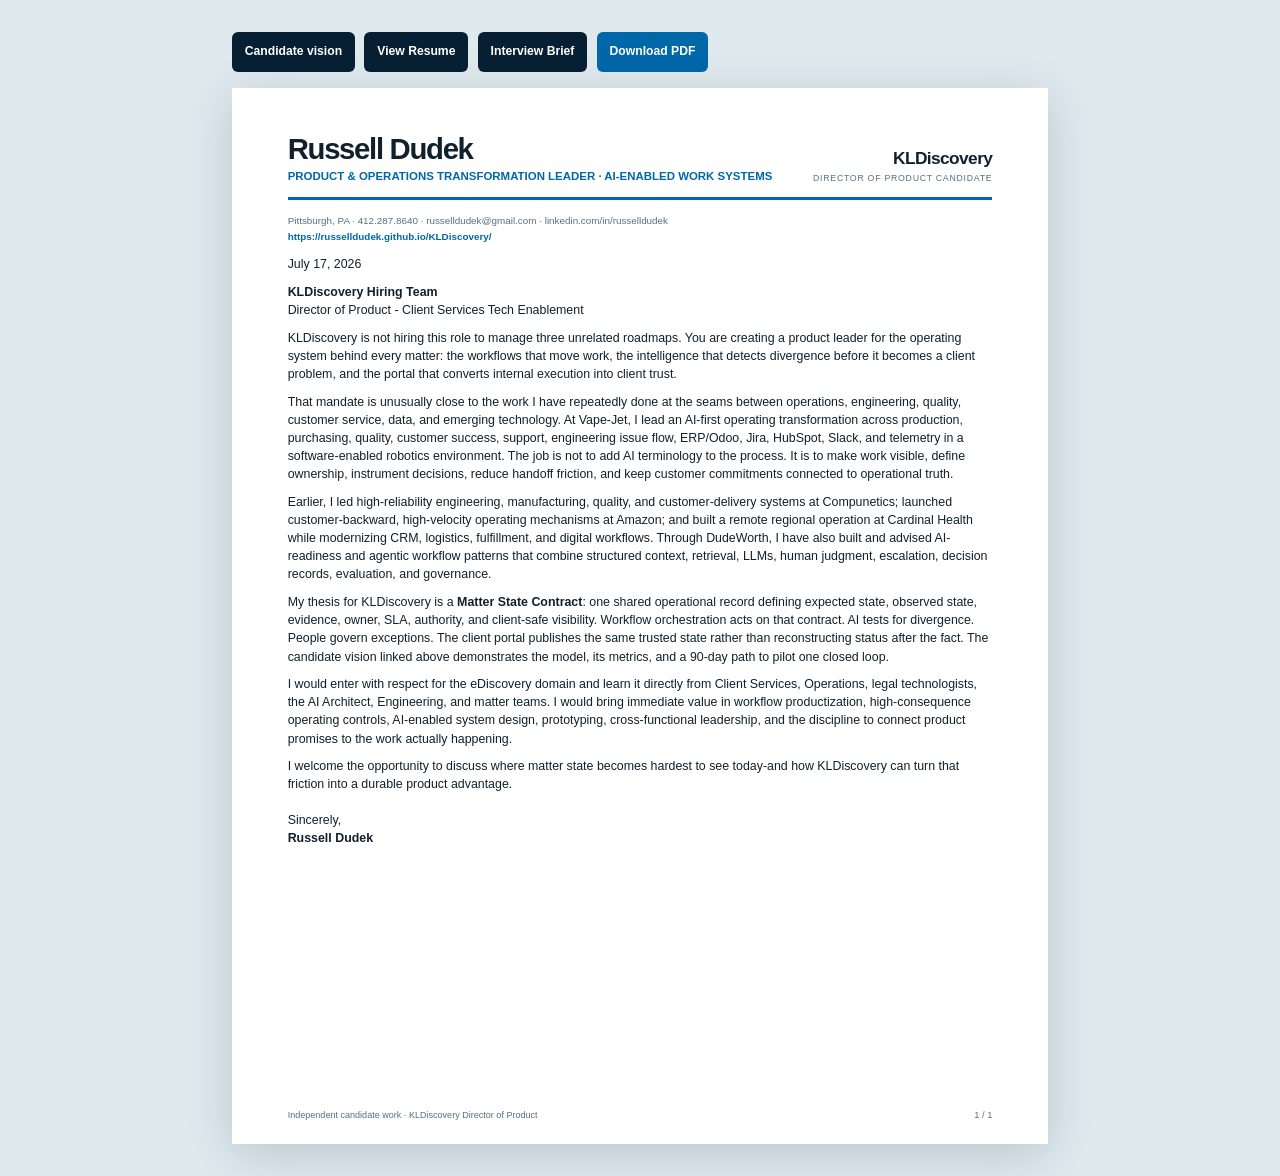
==== cover-letter.html @ 9e06b4e9 "Publish KLDiscovery candidate campaign" ====
<!doctype html><html lang="en"><head><meta charset="utf-8"><meta name="viewport" content="width=device-width,initial-scale=1"><title>Russell Dudek - KLDiscovery Cover Letter</title><link rel="stylesheet" href="styles.css"></head><body><div class="doc-shell"><div class="doc-actions"><a href="index.html">Candidate vision</a><a href="resume.html">View Resume</a><a href="interview-brief.html">Interview Brief</a><a class="download" href="docs/Russell-Dudek-KLDiscovery-Cover-Letter.pdf" download>Download PDF</a></div><section class="doc-page"><header class="doc-header"><div><div class="doc-name">Russell Dudek</div><div class="doc-identity">PRODUCT & OPERATIONS TRANSFORMATION LEADER · AI-ENABLED WORK SYSTEMS</div></div><div class="doc-brand"><strong>KLDiscovery</strong><span>Director of Product candidate</span></div></header><div class="doc-contact">Pittsburgh, PA · <a href="tel:+14122878640">412.287.8640</a> · <a href="mailto:russelldudek@gmail.com">russelldudek@gmail.com</a> · <a href="https://www.linkedin.com/in/russelldudek">linkedin.com/in/russelldudek</a><a class="vision" href="https://russelldudek.github.io/KLDiscovery/">https://russelldudek.github.io/KLDiscovery/</a></div>
<div class="letter-body"><p>July 17, 2026</p><p><strong>KLDiscovery Hiring Team</strong><br>Director of Product - Client Services Tech Enablement</p><p>KLDiscovery is not hiring this role to manage three unrelated roadmaps. You are creating a product leader for the operating system behind every matter: the workflows that move work, the intelligence that detects divergence before it becomes a client problem, and the portal that converts internal execution into client trust.</p><p>That mandate is unusually close to the work I have repeatedly done at the seams between operations, engineering, quality, customer service, data, and emerging technology. At Vape-Jet, I lead an AI-first operating transformation across production, purchasing, quality, customer success, support, engineering issue flow, ERP/Odoo, Jira, HubSpot, Slack, and telemetry in a software-enabled robotics environment. The job is not to add AI terminology to the process. It is to make work visible, define ownership, instrument decisions, reduce handoff friction, and keep customer commitments connected to operational truth.</p><p>Earlier, I led high-reliability engineering, manufacturing, quality, and customer-delivery systems at Compunetics; launched customer-backward, high-velocity operating mechanisms at Amazon; and built a remote regional operation at Cardinal Health while modernizing CRM, logistics, fulfillment, and digital workflows. Through DudeWorth, I have also built and advised AI-readiness and agentic workflow patterns that combine structured context, retrieval, LLMs, human judgment, escalation, decision records, evaluation, and governance.</p><p>My thesis for KLDiscovery is a <strong>Matter State Contract</strong>: one shared operational record defining expected state, observed state, evidence, owner, SLA, authority, and client-safe visibility. Workflow orchestration acts on that contract. AI tests for divergence. People govern exceptions. The client portal publishes the same trusted state rather than reconstructing status after the fact. The candidate vision linked above demonstrates the model, its metrics, and a 90-day path to pilot one closed loop.</p><p>I would enter with respect for the eDiscovery domain and learn it directly from Client Services, Operations, legal technologists, the AI Architect, Engineering, and matter teams. I would bring immediate value in workflow productization, high-consequence operating controls, AI-enabled system design, prototyping, cross-functional leadership, and the discipline to connect product promises to the work actually happening.</p><p>I welcome the opportunity to discuss where matter state becomes hardest to see today-and how KLDiscovery can turn that friction into a durable product advantage.</p><div class="signature"><p>Sincerely,<br><strong>Russell Dudek</strong></p></div></div><div class="doc-footer">Independent candidate work · KLDiscovery Director of Product</div><div class="page-num">1 / 1</div></section></div></body></html>
---- styles.css ----
@import url('./brand-tokens.css');
*{box-sizing:border-box}html{scroll-behavior:smooth}body{margin:0;font-family:"Aptos","Segoe UI","Helvetica Neue",Arial,sans-serif;color:var(--ink);background:var(--paper);line-height:1.55}a{color:inherit}button,a{touch-action:manipulation}.skip{position:absolute;left:-9999px}.skip:focus{left:1rem;top:1rem;background:#fff;color:#000;padding:.7rem;z-index:99}
.site-nav{position:sticky;top:0;z-index:40;background:rgba(255,255,255,.94);backdrop-filter:blur(16px);border-bottom:1px solid rgba(7,31,51,.12)}.nav-inner{max-width:1240px;margin:auto;display:flex;align-items:center;justify-content:space-between;gap:1.25rem;padding:.85rem 1.4rem}.candidate-id{font-weight:800;letter-spacing:.01em;text-decoration:none}.nav-links{display:flex;gap:1rem;align-items:center;flex-wrap:wrap}.nav-links a{text-decoration:none;font-size:.86rem;font-weight:700;color:var(--kld-slate)}.nav-links a:hover,.nav-links a:focus{color:var(--kld-blue)}
.hero{min-height:calc(100vh - 64px);background:var(--kld-navy);color:white;overflow:hidden;position:relative}.hero:before{content:"";position:absolute;inset:0;background:linear-gradient(115deg,rgba(0,165,216,.12),transparent 42%),radial-gradient(circle at 87% 8%,rgba(0,103,169,.28),transparent 32%)}.hero-grid{max-width:1240px;margin:auto;min-height:calc(100vh - 64px);padding:4.6rem 1.4rem 3.8rem;display:grid;grid-template-columns:minmax(0,.88fr) minmax(520px,1.12fr);gap:4rem;align-items:center;position:relative}.brand-lockup{display:flex;align-items:center;gap:.85rem;margin-bottom:2.4rem}.brand-word{font-size:1.65rem;font-weight:850;letter-spacing:-.045em}.brand-word span{color:var(--kld-cyan)}.independent{border-left:1px solid rgba(255,255,255,.35);padding-left:.85rem;font-size:.76rem;text-transform:uppercase;letter-spacing:.12em;color:#cbe1ec}.eyebrow{color:#8fdbf2;text-transform:uppercase;letter-spacing:.16em;font-weight:800;font-size:.75rem}.hero h1{font-size:clamp(3rem,5.8vw,6.2rem);line-height:.95;letter-spacing:-.06em;margin:.7rem 0 1.4rem;max-width:10ch}.hero-lede{font-size:clamp(1.05rem,1.7vw,1.34rem);color:#d6e7ef;max-width:38rem}.thesis-rule{display:grid;grid-template-columns:8px 1fr;gap:1rem;margin:2rem 0}.thesis-rule:before{content:"";background:var(--signal);border-radius:99px}.thesis-rule strong{font-size:1.12rem;color:#fff}.hero-meta{margin-top:2rem;display:flex;gap:1rem;flex-wrap:wrap}.hero-meta a{display:inline-flex;align-items:center;justify-content:center;padding:.78rem 1rem;border:1px solid rgba(255,255,255,.25);border-radius:8px;text-decoration:none;font-weight:750;font-size:.85rem}.hero-meta a.primary{background:#fff;color:var(--kld-navy);border-color:#fff}.hero-meta a:hover,.hero-meta a:focus{transform:translateY(-2px)}
.contract-stage{position:relative;min-height:630px;display:flex;align-items:center;justify-content:center}.contract-sheet{width:min(100%,680px);background:#f9fcfd;color:var(--ink);border-radius:18px;box-shadow:0 40px 90px rgba(0,0,0,.35);padding:1.25rem;transform:rotate(-1.3deg);position:relative}.contract-sheet:before{content:"MATTER STATE CONTRACT";display:block;letter-spacing:.13em;font-size:.7rem;font-weight:900;color:var(--kld-blue);padding:.2rem .25rem 1rem;border-bottom:2px solid var(--kld-navy)}.sheet-head{display:flex;justify-content:space-between;align-items:flex-start;gap:1rem;padding:1rem .25rem}.matter-title{font-weight:850;font-size:1.35rem}.matter-status{font-size:.72rem;font-weight:900;text-transform:uppercase;letter-spacing:.08em;color:var(--success);border:1px solid currentColor;padding:.35rem .55rem;border-radius:99px}.clause-list{display:grid;gap:.55rem}.clause{display:grid;grid-template-columns:42px minmax(0,1.25fr) minmax(90px,.7fr) minmax(86px,.6fr);gap:.65rem;align-items:center;padding:.72rem .75rem;background:#fff;border:1px solid #d5e2e8;border-left:5px solid var(--kld-blue);border-radius:9px;opacity:0;transform:translateY(10px)}.contract-sheet.assembled .clause{animation:clause-settle .46s forwards}.contract-sheet.assembled .clause:nth-child(2){animation-delay:.12s}.contract-sheet.assembled .clause:nth-child(3){animation-delay:.24s}.contract-sheet.assembled .clause:nth-child(4){animation-delay:.36s}.contract-sheet.assembled .clause:nth-child(5){animation-delay:.48s}.clause[data-state="warning"]{border-left-color:var(--signal);background:#fff9ef}.clause[data-state="hold"]{border-left-color:var(--danger);background:#fff4f5}.clause[data-state="resolved"]{border-left-color:var(--success)}.clause-num{font-size:.69rem;font-weight:900;color:var(--muted)}.clause-name{font-weight:850;font-size:.83rem}.clause-sub{font-size:.68rem;color:var(--muted)}.clause-owner,.clause-evidence{font-size:.67rem}.sheet-footer{margin-top:.75rem;padding:.9rem .8rem;background:var(--kld-navy);color:white;border-radius:9px;display:grid;grid-template-columns:1fr auto;gap:1rem;align-items:center;opacity:0;transform:translateY(8px)}.contract-sheet.assembled .sheet-footer{animation:clause-settle .5s .68s forwards}.portal-state{font-size:.73rem;color:#cce2eb}.portal-state strong{display:block;color:white;font-size:.98rem}.seal{width:58px;height:58px;border:2px solid var(--kld-cyan);border-radius:50%;display:grid;place-items:center;text-align:center;font-size:.58rem;font-weight:900;line-height:1.1;color:#8fe4ff;transform:scale(.8)}.contract-sheet.assembled .seal{animation:seal-in .5s .78s forwards}@keyframes clause-settle{to{opacity:1;transform:none}}@keyframes seal-in{to{transform:scale(1)}}
.section{padding:6.5rem 1.4rem}.section-inner{max-width:1160px;margin:auto}.section-kicker{text-transform:uppercase;letter-spacing:.15em;font-size:.72rem;font-weight:900;color:var(--kld-blue)}.section h2{font-size:clamp(2.35rem,4.5vw,4.4rem);line-height:1.03;letter-spacing:-.05em;margin:.55rem 0 1.25rem;max-width:15ch}.section-intro{max-width:720px;font-size:1.12rem;color:var(--muted)}.pressure{background:var(--kld-mist)}.tension-map{margin-top:3.5rem;display:grid;grid-template-columns:1fr 56px 1fr;gap:1rem;align-items:stretch}.tension-side{display:grid;gap:1rem}.tension{background:#fff;padding:1.3rem;border-left:4px solid var(--kld-blue);box-shadow:0 8px 28px rgba(7,31,51,.07)}.tension:last-child{border-left-color:var(--signal)}.tension h3{margin:0 0 .35rem;font-size:1rem}.tension p{margin:0;color:var(--muted);font-size:.9rem}.tension-axis{display:grid;place-items:center}.tension-axis:before{content:"";width:2px;height:100%;background:linear-gradient(var(--kld-blue),var(--signal))}.tension-axis span{position:absolute;writing-mode:vertical-rl;background:var(--kld-mist);padding:.8rem .25rem;font-size:.63rem;letter-spacing:.13em;font-weight:900;color:var(--kld-slate)}
.model{background:#fff}.model-grid{display:grid;grid-template-columns:.8fr 1.2fr;gap:4rem;align-items:start}.model-copy{position:sticky;top:100px}.model-copy blockquote{font-size:1.55rem;line-height:1.3;margin:2rem 0;padding-left:1.2rem;border-left:5px solid var(--signal);font-weight:800}.scenario-tool{background:var(--kld-navy);color:white;border-radius:18px;padding:1.2rem;box-shadow:var(--shadow)}.scenario-tabs{display:flex;gap:.6rem;flex-wrap:wrap;margin-bottom:1rem}.scenario-tabs button{appearance:none;border:1px solid rgba(255,255,255,.25);background:transparent;color:#dbeaf0;padding:.65rem .75rem;border-radius:7px;font-weight:800;font-size:.75rem;cursor:pointer}.scenario-tabs button[aria-selected="true"]{background:#fff;color:var(--kld-navy);border-color:#fff}.scenario-reset{margin-left:auto}.state-board{background:#f8fbfc;color:var(--ink);border-radius:12px;padding:1rem}.state-board-head{display:flex;justify-content:space-between;gap:1rem;align-items:flex-start;border-bottom:1px solid var(--line);padding-bottom:.8rem}.state-board h3{margin:0;font-size:1.35rem}.state-pill{font-size:.68rem;font-weight:900;text-transform:uppercase;letter-spacing:.08em;padding:.4rem .55rem;border-radius:99px;background:#e5f5ef;color:var(--success)}.state-pill.warning{background:#fff0d7;color:#8a5700}.state-pill.hold{background:#fae5e8;color:var(--danger)}.state-grid{display:grid;grid-template-columns:repeat(2,1fr);gap:.7rem;margin-top:.8rem}.state-cell{border:1px solid var(--line);border-radius:8px;padding:.75rem;min-height:94px}.state-cell span{display:block;color:var(--muted);font-size:.63rem;text-transform:uppercase;letter-spacing:.11em;font-weight:900}.state-cell strong{display:block;margin-top:.35rem;font-size:.86rem}.decision-bar{margin-top:.8rem;background:var(--kld-navy);color:white;padding:.9rem;border-radius:8px;display:grid;grid-template-columns:1fr auto;gap:1rem;align-items:center}.decision-bar span{color:#bed5df;font-size:.7rem;text-transform:uppercase;letter-spacing:.1em;font-weight:850}.decision-bar strong{display:block;font-size:1rem}.authority-btn{border:0;background:var(--signal);color:var(--kld-navy);font-weight:900;padding:.65rem .8rem;border-radius:7px;cursor:pointer}
.scorecard{background:var(--kld-navy);color:white}.scorecard h2{max-width:18ch}.metric-matrix{margin-top:3rem;border-top:1px solid rgba(255,255,255,.24)}.metric-row{display:grid;grid-template-columns:1fr 1.3fr 1fr;gap:1rem;padding:1.15rem 0;border-bottom:1px solid rgba(255,255,255,.16)}.metric-row strong{font-size:1rem}.metric-row p{margin:0;color:#c6dae3;font-size:.88rem}.metric-tag{justify-self:end;color:#8fdbf2;font-size:.72rem;font-weight:900;text-transform:uppercase;letter-spacing:.1em}.evidence{background:#fff}.evidence-flow{margin-top:3rem;display:grid;grid-template-columns:1.1fr .9fr;gap:3rem}.career-path{border-left:2px solid var(--line);padding-left:2rem;display:grid;gap:2.2rem}.career-item{position:relative}.career-item:before{content:"";position:absolute;width:14px;height:14px;border-radius:50%;background:var(--kld-blue);left:-2.48rem;top:.25rem;box-shadow:0 0 0 7px #fff}.career-item h3{margin:0}.career-item .role{color:var(--kld-blue);font-weight:800;font-size:.84rem}.career-item p{color:var(--muted);margin:.45rem 0 0}.proof-map{background:var(--kld-mist);padding:1.4rem;border-radius:14px}.proof-map h3{margin-top:0}.proof-pair{display:grid;grid-template-columns:1fr 1fr;gap:.8rem;padding:.8rem 0;border-bottom:1px solid var(--line);font-size:.8rem}.proof-pair:last-child{border-bottom:0}.proof-pair strong{color:var(--kld-blue)}
.plan{background:linear-gradient(180deg,var(--kld-mist),#fff)}.phase-line{margin-top:3rem;display:grid;grid-template-columns:repeat(3,1fr);gap:1rem}.phase{padding:1.4rem;border-top:6px solid var(--kld-blue);background:#fff;box-shadow:0 10px 34px rgba(7,31,51,.08)}.phase:nth-child(2){border-color:var(--kld-cyan)}.phase:nth-child(3){border-color:var(--signal)}.phase-num{font-size:.7rem;color:var(--muted);font-weight:900;letter-spacing:.12em}.phase h3{font-size:1.35rem;margin:.5rem 0}.phase ul{padding-left:1.1rem;color:var(--muted);font-size:.88rem}.questions{background:#fff}.question-list{counter-reset:q;display:grid;gap:0;margin-top:2.5rem}.question{counter-increment:q;display:grid;grid-template-columns:70px 1fr;gap:1rem;padding:1.25rem 0;border-top:1px solid var(--line);font-size:1.14rem;font-weight:700}.question:before{content:"0" counter(q);color:var(--kld-cyan);font-size:.76rem;letter-spacing:.12em;font-weight:900;padding-top:.25rem}.closing{padding:5rem 1.4rem;background:var(--kld-blue);color:white}.closing-inner{max-width:1160px;margin:auto;display:grid;grid-template-columns:1fr auto;gap:2rem;align-items:center}.closing h2{font-size:clamp(2.2rem,4vw,4rem);line-height:1;margin:0;max-width:12ch;letter-spacing:-.05em}.doc-links{display:flex;gap:.7rem;flex-wrap:wrap}.doc-links a{background:#fff;color:var(--kld-navy);text-decoration:none;font-weight:900;padding:.8rem 1rem;border-radius:7px}.site-footer{background:#061725;color:#a9c2cd;padding:2rem 1.4rem}.footer-inner{max-width:1160px;margin:auto;display:flex;justify-content:space-between;gap:1rem;font-size:.74rem}.footer-inner a{color:#fff}
/* document views */
.doc-shell{background:#dfe9ee;padding:2rem 1rem;min-height:100vh}.doc-actions{max-width:8.5in;margin:0 auto 1rem;display:flex;gap:.6rem;flex-wrap:wrap}.doc-actions a{background:var(--kld-navy);color:#fff;text-decoration:none;padding:.65rem .8rem;border-radius:6px;font-size:.76rem;font-weight:900}.doc-actions a.download{background:var(--kld-blue)}.doc-page{width:8.5in;min-height:11in;margin:0 auto 1.2rem;background:#fff;box-shadow:0 10px 45px rgba(7,31,51,.17);padding:.48in .58in .46in;position:relative;overflow:visible}.doc-page:last-child{margin-bottom:0}.doc-header{display:grid;grid-template-columns:1fr auto;gap:.25in;align-items:end;border-bottom:3px solid var(--kld-blue);padding-bottom:.12in;margin-bottom:.15in}.doc-name{font-size:22pt;font-weight:900;letter-spacing:-.045em;line-height:1}.doc-identity{font-size:8.6pt;color:var(--kld-blue);font-weight:850;margin-top:.05in}.doc-brand{text-align:right}.doc-brand strong{font-size:13pt;letter-spacing:-.035em}.doc-brand span{display:block;font-size:6.6pt;letter-spacing:.08em;text-transform:uppercase;color:var(--muted)}.doc-contact{font-size:7.4pt;line-height:1.35;color:var(--muted);margin-bottom:.13in}.doc-contact a{text-decoration:none;color:inherit}.doc-contact .vision{display:block;color:var(--kld-blue);font-weight:800;margin-top:.02in}.doc-page h1{font-size:20pt;line-height:1.08;letter-spacing:-.04em;margin:.12in 0}.doc-page h2{font-size:10.5pt;text-transform:uppercase;letter-spacing:.11em;color:var(--kld-blue);margin:.16in 0 .08in;border-bottom:1px solid var(--line);padding-bottom:.04in}.doc-page h3{font-size:9.4pt;margin:.1in 0 .03in}.doc-page p,.doc-page li{font-size:8.45pt;line-height:1.36}.doc-page p{margin:.05in 0}.doc-page ul{margin:.04in 0 .08in;padding-left:.18in}.doc-page li{margin:.025in 0}.doc-grid-2{display:grid;grid-template-columns:1fr 1fr;gap:.16in}.doc-grid-3{display:grid;grid-template-columns:repeat(3,1fr);gap:.12in}.summary-box{background:var(--kld-mist);border-left:5px solid var(--signal);padding:.11in .14in;margin:.1in 0}.summary-box strong{font-size:10pt}.experience{break-inside:avoid;margin:.08in 0 .12in}.experience-head{display:flex;justify-content:space-between;gap:.2in;align-items:baseline}.experience-head strong{font-size:10pt}.experience-head span{font-size:7.8pt;color:var(--muted)}.role-line{font-size:8.1pt;color:var(--kld-blue);font-weight:800}.capability-strip{display:flex;gap:.05in;flex-wrap:wrap;margin:.08in 0}.capability-strip span{font-size:6.8pt;padding:.035in .06in;background:var(--kld-mist);border:1px solid var(--line);font-weight:750}.doc-card{border:1px solid var(--line);border-top:4px solid var(--kld-blue);padding:.1in .12in;break-inside:avoid}.doc-card h3{margin-top:0}.page-num{position:absolute;bottom:.22in;right:.58in;font-size:7pt;color:var(--muted)}.doc-footer{position:absolute;bottom:.22in;left:.58in;font-size:6.8pt;color:var(--muted)}.letter-body p{font-size:9.3pt;line-height:1.46;margin:.1in 0}.signature{margin-top:.18in}.artifact-diagram{border:1px solid var(--line);padding:.12in;background:#fbfdfe}.artifact-row{display:grid;grid-template-columns:1.1fr .8fr .8fr .9fr 1fr;gap:.05in;padding:.07in;border-bottom:1px solid var(--line);font-size:7.4pt}.artifact-row.head{background:var(--kld-navy);color:#fff;font-weight:850}.artifact-row:last-child{border-bottom:0}.source-list{font-size:7.4pt;word-break:break-word}.source-list li{font-size:7.4pt}.objection{background:var(--kld-navy);color:#fff;padding:.13in}.objection h3{color:#8fe4ff}.objection p{font-size:8.3pt}.phase-doc{border-left:5px solid var(--kld-blue);padding:.09in .12in;background:var(--kld-mist);margin:.09in 0}.phase-doc:nth-of-type(2){border-color:var(--kld-cyan)}.phase-doc:nth-of-type(3){border-color:var(--signal)}

.matter-canvas .doc-page p,.matter-canvas .doc-page li{font-size:7.75pt;line-height:1.25}.matter-canvas .doc-page h2{margin:.13in 0 .055in}.matter-canvas .doc-card{padding:.075in .1in}.matter-canvas .artifact-row{padding:.055in}.matter-canvas .summary-box{padding:.08in .11in;margin:.07in 0}
@media(max-width:980px){.hero-grid{grid-template-columns:1fr;padding-top:3rem}.contract-stage{min-height:540px}.model-grid,.evidence-flow{grid-template-columns:1fr}.model-copy{position:static}.phase-line{grid-template-columns:1fr}.closing-inner{grid-template-columns:1fr}.tension-map{grid-template-columns:1fr}.tension-axis{display:none}}
@media(max-width:740px){.nav-inner{align-items:flex-start}.nav-links{justify-content:flex-end}.nav-links a:nth-child(-n+3){display:none}.hero-grid{padding:2.5rem 1rem 3rem}.hero h1{font-size:3.6rem}.contract-stage{min-height:460px}.contract-sheet{padding:.8rem;transform:none}.clause{grid-template-columns:35px 1fr}.clause-owner,.clause-evidence{display:none}.section{padding:4.5rem 1rem}.state-grid{grid-template-columns:1fr}.metric-row{grid-template-columns:1fr}.metric-tag{justify-self:start}.question{grid-template-columns:45px 1fr}.footer-inner{display:block}.doc-shell{padding:.7rem 0;background:#fff}.doc-actions{padding:0 .75rem}.doc-page{width:100%;min-height:auto;margin:0;padding:1.1rem;box-shadow:none}.doc-header{grid-template-columns:1fr}.doc-brand{text-align:left}.doc-grid-2,.doc-grid-3{grid-template-columns:1fr}.artifact-row{grid-template-columns:1fr}.artifact-row.head{display:none}.doc-footer,.page-num{position:static;display:inline-block;margin-top:1rem}}
@media(prefers-reduced-motion:reduce){html{scroll-behavior:auto}*,*:before,*:after{animation-duration:.001ms!important;animation-iteration-count:1!important;transition-duration:.001ms!important}.contract-sheet .clause,.contract-sheet .sheet-footer{opacity:1;transform:none}.seal{transform:none}}
@media print{@page{size:Letter;margin:0}body{background:#fff;-webkit-print-color-adjust:exact;print-color-adjust:exact}.site-nav,.doc-actions{display:none!important}.doc-shell{padding:0;background:#fff}.doc-page{width:8.5in;height:11in;min-height:11in;margin:0;box-shadow:none;page-break-after:always;overflow:hidden}.doc-page:last-child{page-break-after:auto}.doc-footer,.page-num{position:absolute}.doc-grid-2{grid-template-columns:1fr 1fr}.doc-grid-3{grid-template-columns:repeat(3,1fr)}}
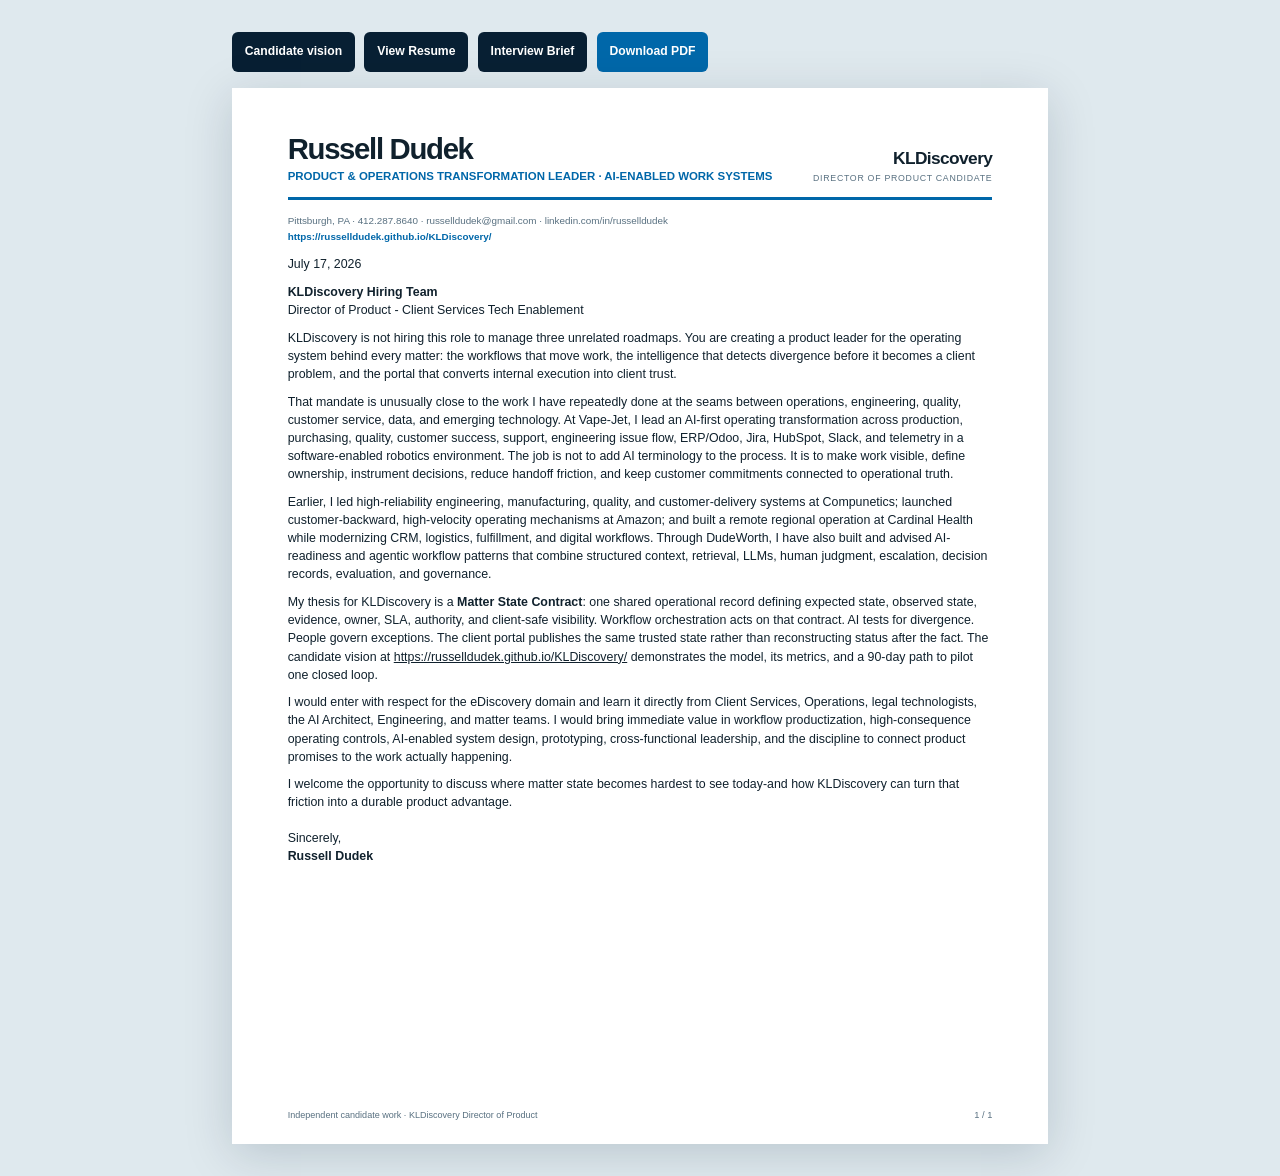
==== commit e7cc7658: "Add candidate vision URL to cover letter body" ====
--- a/cover-letter.html
+++ b/cover-letter.html
@@ -1,2 +1,2 @@
 <!doctype html><html lang="en"><head><meta charset="utf-8"><meta name="viewport" content="width=device-width,initial-scale=1"><title>Russell Dudek - KLDiscovery Cover Letter</title><link rel="stylesheet" href="styles.css"></head><body><div class="doc-shell"><div class="doc-actions"><a href="index.html">Candidate vision</a><a href="resume.html">View Resume</a><a href="interview-brief.html">Interview Brief</a><a class="download" href="docs/Russell-Dudek-KLDiscovery-Cover-Letter.pdf" download>Download PDF</a></div><section class="doc-page"><header class="doc-header"><div><div class="doc-name">Russell Dudek</div><div class="doc-identity">PRODUCT & OPERATIONS TRANSFORMATION LEADER · AI-ENABLED WORK SYSTEMS</div></div><div class="doc-brand"><strong>KLDiscovery</strong><span>Director of Product candidate</span></div></header><div class="doc-contact">Pittsburgh, PA · <a href="tel:+14122878640">412.287.8640</a> · <a href="mailto:russelldudek@gmail.com">russelldudek@gmail.com</a> · <a href="https://www.linkedin.com/in/russelldudek">linkedin.com/in/russelldudek</a><a class="vision" href="https://russelldudek.github.io/KLDiscovery/">https://russelldudek.github.io/KLDiscovery/</a></div>
-<div class="letter-body"><p>July 17, 2026</p><p><strong>KLDiscovery Hiring Team</strong><br>Director of Product - Client Services Tech Enablement</p><p>KLDiscovery is not hiring this role to manage three unrelated roadmaps. You are creating a product leader for the operating system behind every matter: the workflows that move work, the intelligence that detects divergence before it becomes a client problem, and the portal that converts internal execution into client trust.</p><p>That mandate is unusually close to the work I have repeatedly done at the seams between operations, engineering, quality, customer service, data, and emerging technology. At Vape-Jet, I lead an AI-first operating transformation across production, purchasing, quality, customer success, support, engineering issue flow, ERP/Odoo, Jira, HubSpot, Slack, and telemetry in a software-enabled robotics environment. The job is not to add AI terminology to the process. It is to make work visible, define ownership, instrument decisions, reduce handoff friction, and keep customer commitments connected to operational truth.</p><p>Earlier, I led high-reliability engineering, manufacturing, quality, and customer-delivery systems at Compunetics; launched customer-backward, high-velocity operating mechanisms at Amazon; and built a remote regional operation at Cardinal Health while modernizing CRM, logistics, fulfillment, and digital workflows. Through DudeWorth, I have also built and advised AI-readiness and agentic workflow patterns that combine structured context, retrieval, LLMs, human judgment, escalation, decision records, evaluation, and governance.</p><p>My thesis for KLDiscovery is a <strong>Matter State Contract</strong>: one shared operational record defining expected state, observed state, evidence, owner, SLA, authority, and client-safe visibility. Workflow orchestration acts on that contract. AI tests for divergence. People govern exceptions. The client portal publishes the same trusted state rather than reconstructing status after the fact. The candidate vision linked above demonstrates the model, its metrics, and a 90-day path to pilot one closed loop.</p><p>I would enter with respect for the eDiscovery domain and learn it directly from Client Services, Operations, legal technologists, the AI Architect, Engineering, and matter teams. I would bring immediate value in workflow productization, high-consequence operating controls, AI-enabled system design, prototyping, cross-functional leadership, and the discipline to connect product promises to the work actually happening.</p><p>I welcome the opportunity to discuss where matter state becomes hardest to see today-and how KLDiscovery can turn that friction into a durable product advantage.</p><div class="signature"><p>Sincerely,<br><strong>Russell Dudek</strong></p></div></div><div class="doc-footer">Independent candidate work · KLDiscovery Director of Product</div><div class="page-num">1 / 1</div></section></div></body></html>
+<div class="letter-body"><p>July 17, 2026</p><p><strong>KLDiscovery Hiring Team</strong><br>Director of Product - Client Services Tech Enablement</p><p>KLDiscovery is not hiring this role to manage three unrelated roadmaps. You are creating a product leader for the operating system behind every matter: the workflows that move work, the intelligence that detects divergence before it becomes a client problem, and the portal that converts internal execution into client trust.</p><p>That mandate is unusually close to the work I have repeatedly done at the seams between operations, engineering, quality, customer service, data, and emerging technology. At Vape-Jet, I lead an AI-first operating transformation across production, purchasing, quality, customer success, support, engineering issue flow, ERP/Odoo, Jira, HubSpot, Slack, and telemetry in a software-enabled robotics environment. The job is not to add AI terminology to the process. It is to make work visible, define ownership, instrument decisions, reduce handoff friction, and keep customer commitments connected to operational truth.</p><p>Earlier, I led high-reliability engineering, manufacturing, quality, and customer-delivery systems at Compunetics; launched customer-backward, high-velocity operating mechanisms at Amazon; and built a remote regional operation at Cardinal Health while modernizing CRM, logistics, fulfillment, and digital workflows. Through DudeWorth, I have also built and advised AI-readiness and agentic workflow patterns that combine structured context, retrieval, LLMs, human judgment, escalation, decision records, evaluation, and governance.</p><p>My thesis for KLDiscovery is a <strong>Matter State Contract</strong>: one shared operational record defining expected state, observed state, evidence, owner, SLA, authority, and client-safe visibility. Workflow orchestration acts on that contract. AI tests for divergence. People govern exceptions. The client portal publishes the same trusted state rather than reconstructing status after the fact. The candidate vision at <a href="https://russelldudek.github.io/KLDiscovery/">https://russelldudek.github.io/KLDiscovery/</a> demonstrates the model, its metrics, and a 90-day path to pilot one closed loop.</p><p>I would enter with respect for the eDiscovery domain and learn it directly from Client Services, Operations, legal technologists, the AI Architect, Engineering, and matter teams. I would bring immediate value in workflow productization, high-consequence operating controls, AI-enabled system design, prototyping, cross-functional leadership, and the discipline to connect product promises to the work actually happening.</p><p>I welcome the opportunity to discuss where matter state becomes hardest to see today-and how KLDiscovery can turn that friction into a durable product advantage.</p><div class="signature"><p>Sincerely,<br><strong>Russell Dudek</strong></p></div></div><div class="doc-footer">Independent candidate work · KLDiscovery Director of Product</div><div class="page-num">1 / 1</div></section></div></body></html>
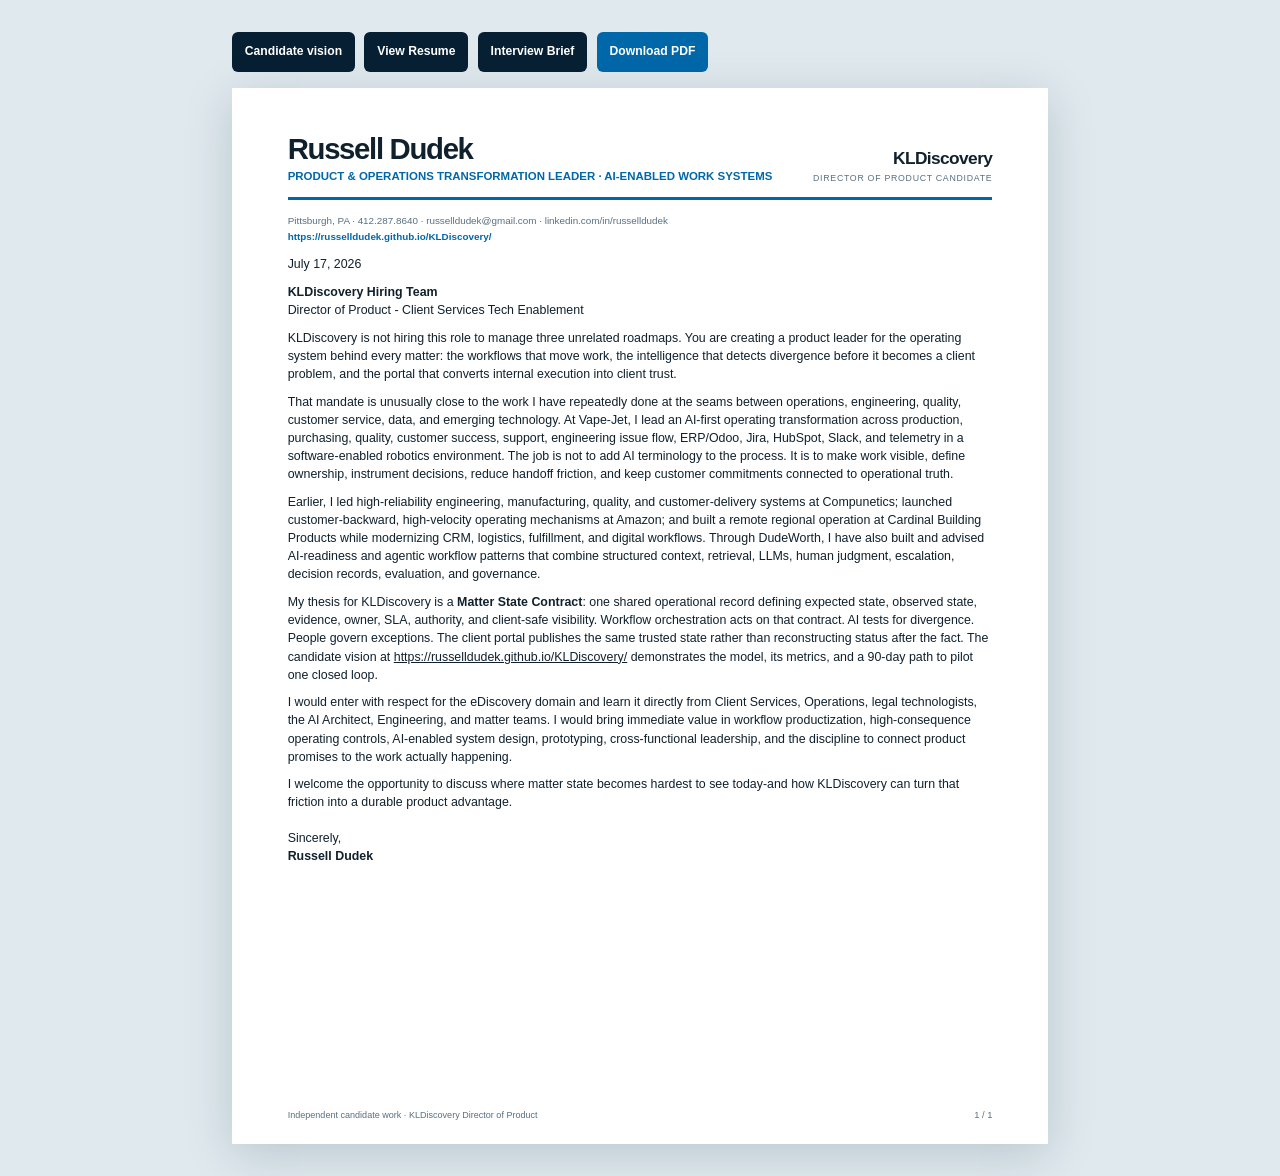
==== commit a4b2f50f: "Correct Cardinal Building Products in cover letter" ====
--- a/cover-letter.html
+++ b/cover-letter.html
@@ -1,2 +1,2 @@
 <!doctype html><html lang="en"><head><meta charset="utf-8"><meta name="viewport" content="width=device-width,initial-scale=1"><title>Russell Dudek - KLDiscovery Cover Letter</title><link rel="stylesheet" href="styles.css"></head><body><div class="doc-shell"><div class="doc-actions"><a href="index.html">Candidate vision</a><a href="resume.html">View Resume</a><a href="interview-brief.html">Interview Brief</a><a class="download" href="docs/Russell-Dudek-KLDiscovery-Cover-Letter.pdf" download>Download PDF</a></div><section class="doc-page"><header class="doc-header"><div><div class="doc-name">Russell Dudek</div><div class="doc-identity">PRODUCT & OPERATIONS TRANSFORMATION LEADER · AI-ENABLED WORK SYSTEMS</div></div><div class="doc-brand"><strong>KLDiscovery</strong><span>Director of Product candidate</span></div></header><div class="doc-contact">Pittsburgh, PA · <a href="tel:+14122878640">412.287.8640</a> · <a href="mailto:russelldudek@gmail.com">russelldudek@gmail.com</a> · <a href="https://www.linkedin.com/in/russelldudek">linkedin.com/in/russelldudek</a><a class="vision" href="https://russelldudek.github.io/KLDiscovery/">https://russelldudek.github.io/KLDiscovery/</a></div>
-<div class="letter-body"><p>July 17, 2026</p><p><strong>KLDiscovery Hiring Team</strong><br>Director of Product - Client Services Tech Enablement</p><p>KLDiscovery is not hiring this role to manage three unrelated roadmaps. You are creating a product leader for the operating system behind every matter: the workflows that move work, the intelligence that detects divergence before it becomes a client problem, and the portal that converts internal execution into client trust.</p><p>That mandate is unusually close to the work I have repeatedly done at the seams between operations, engineering, quality, customer service, data, and emerging technology. At Vape-Jet, I lead an AI-first operating transformation across production, purchasing, quality, customer success, support, engineering issue flow, ERP/Odoo, Jira, HubSpot, Slack, and telemetry in a software-enabled robotics environment. The job is not to add AI terminology to the process. It is to make work visible, define ownership, instrument decisions, reduce handoff friction, and keep customer commitments connected to operational truth.</p><p>Earlier, I led high-reliability engineering, manufacturing, quality, and customer-delivery systems at Compunetics; launched customer-backward, high-velocity operating mechanisms at Amazon; and built a remote regional operation at Cardinal Health while modernizing CRM, logistics, fulfillment, and digital workflows. Through DudeWorth, I have also built and advised AI-readiness and agentic workflow patterns that combine structured context, retrieval, LLMs, human judgment, escalation, decision records, evaluation, and governance.</p><p>My thesis for KLDiscovery is a <strong>Matter State Contract</strong>: one shared operational record defining expected state, observed state, evidence, owner, SLA, authority, and client-safe visibility. Workflow orchestration acts on that contract. AI tests for divergence. People govern exceptions. The client portal publishes the same trusted state rather than reconstructing status after the fact. The candidate vision at <a href="https://russelldudek.github.io/KLDiscovery/">https://russelldudek.github.io/KLDiscovery/</a> demonstrates the model, its metrics, and a 90-day path to pilot one closed loop.</p><p>I would enter with respect for the eDiscovery domain and learn it directly from Client Services, Operations, legal technologists, the AI Architect, Engineering, and matter teams. I would bring immediate value in workflow productization, high-consequence operating controls, AI-enabled system design, prototyping, cross-functional leadership, and the discipline to connect product promises to the work actually happening.</p><p>I welcome the opportunity to discuss where matter state becomes hardest to see today-and how KLDiscovery can turn that friction into a durable product advantage.</p><div class="signature"><p>Sincerely,<br><strong>Russell Dudek</strong></p></div></div><div class="doc-footer">Independent candidate work · KLDiscovery Director of Product</div><div class="page-num">1 / 1</div></section></div></body></html>+<div class="letter-body"><p>July 17, 2026</p><p><strong>KLDiscovery Hiring Team</strong><br>Director of Product - Client Services Tech Enablement</p><p>KLDiscovery is not hiring this role to manage three unrelated roadmaps. You are creating a product leader for the operating system behind every matter: the workflows that move work, the intelligence that detects divergence before it becomes a client problem, and the portal that converts internal execution into client trust.</p><p>That mandate is unusually close to the work I have repeatedly done at the seams between operations, engineering, quality, customer service, data, and emerging technology. At Vape-Jet, I lead an AI-first operating transformation across production, purchasing, quality, customer success, support, engineering issue flow, ERP/Odoo, Jira, HubSpot, Slack, and telemetry in a software-enabled robotics environment. The job is not to add AI terminology to the process. It is to make work visible, define ownership, instrument decisions, reduce handoff friction, and keep customer commitments connected to operational truth.</p><p>Earlier, I led high-reliability engineering, manufacturing, quality, and customer-delivery systems at Compunetics; launched customer-backward, high-velocity operating mechanisms at Amazon; and built a remote regional operation at Cardinal Building Products while modernizing CRM, logistics, fulfillment, and digital workflows. Through DudeWorth, I have also built and advised AI-readiness and agentic workflow patterns that combine structured context, retrieval, LLMs, human judgment, escalation, decision records, evaluation, and governance.</p><p>My thesis for KLDiscovery is a <strong>Matter State Contract</strong>: one shared operational record defining expected state, observed state, evidence, owner, SLA, authority, and client-safe visibility. Workflow orchestration acts on that contract. AI tests for divergence. People govern exceptions. The client portal publishes the same trusted state rather than reconstructing status after the fact. The candidate vision at <a href="https://russelldudek.github.io/KLDiscovery/">https://russelldudek.github.io/KLDiscovery/</a> demonstrates the model, its metrics, and a 90-day path to pilot one closed loop.</p><p>I would enter with respect for the eDiscovery domain and learn it directly from Client Services, Operations, legal technologists, the AI Architect, Engineering, and matter teams. I would bring immediate value in workflow productization, high-consequence operating controls, AI-enabled system design, prototyping, cross-functional leadership, and the discipline to connect product promises to the work actually happening.</p><p>I welcome the opportunity to discuss where matter state becomes hardest to see today-and how KLDiscovery can turn that friction into a durable product advantage.</p><div class="signature"><p>Sincerely,<br><strong>Russell Dudek</strong></p></div></div><div class="doc-footer">Independent candidate work · KLDiscovery Director of Product</div><div class="page-num">1 / 1</div></section></div></body></html>
